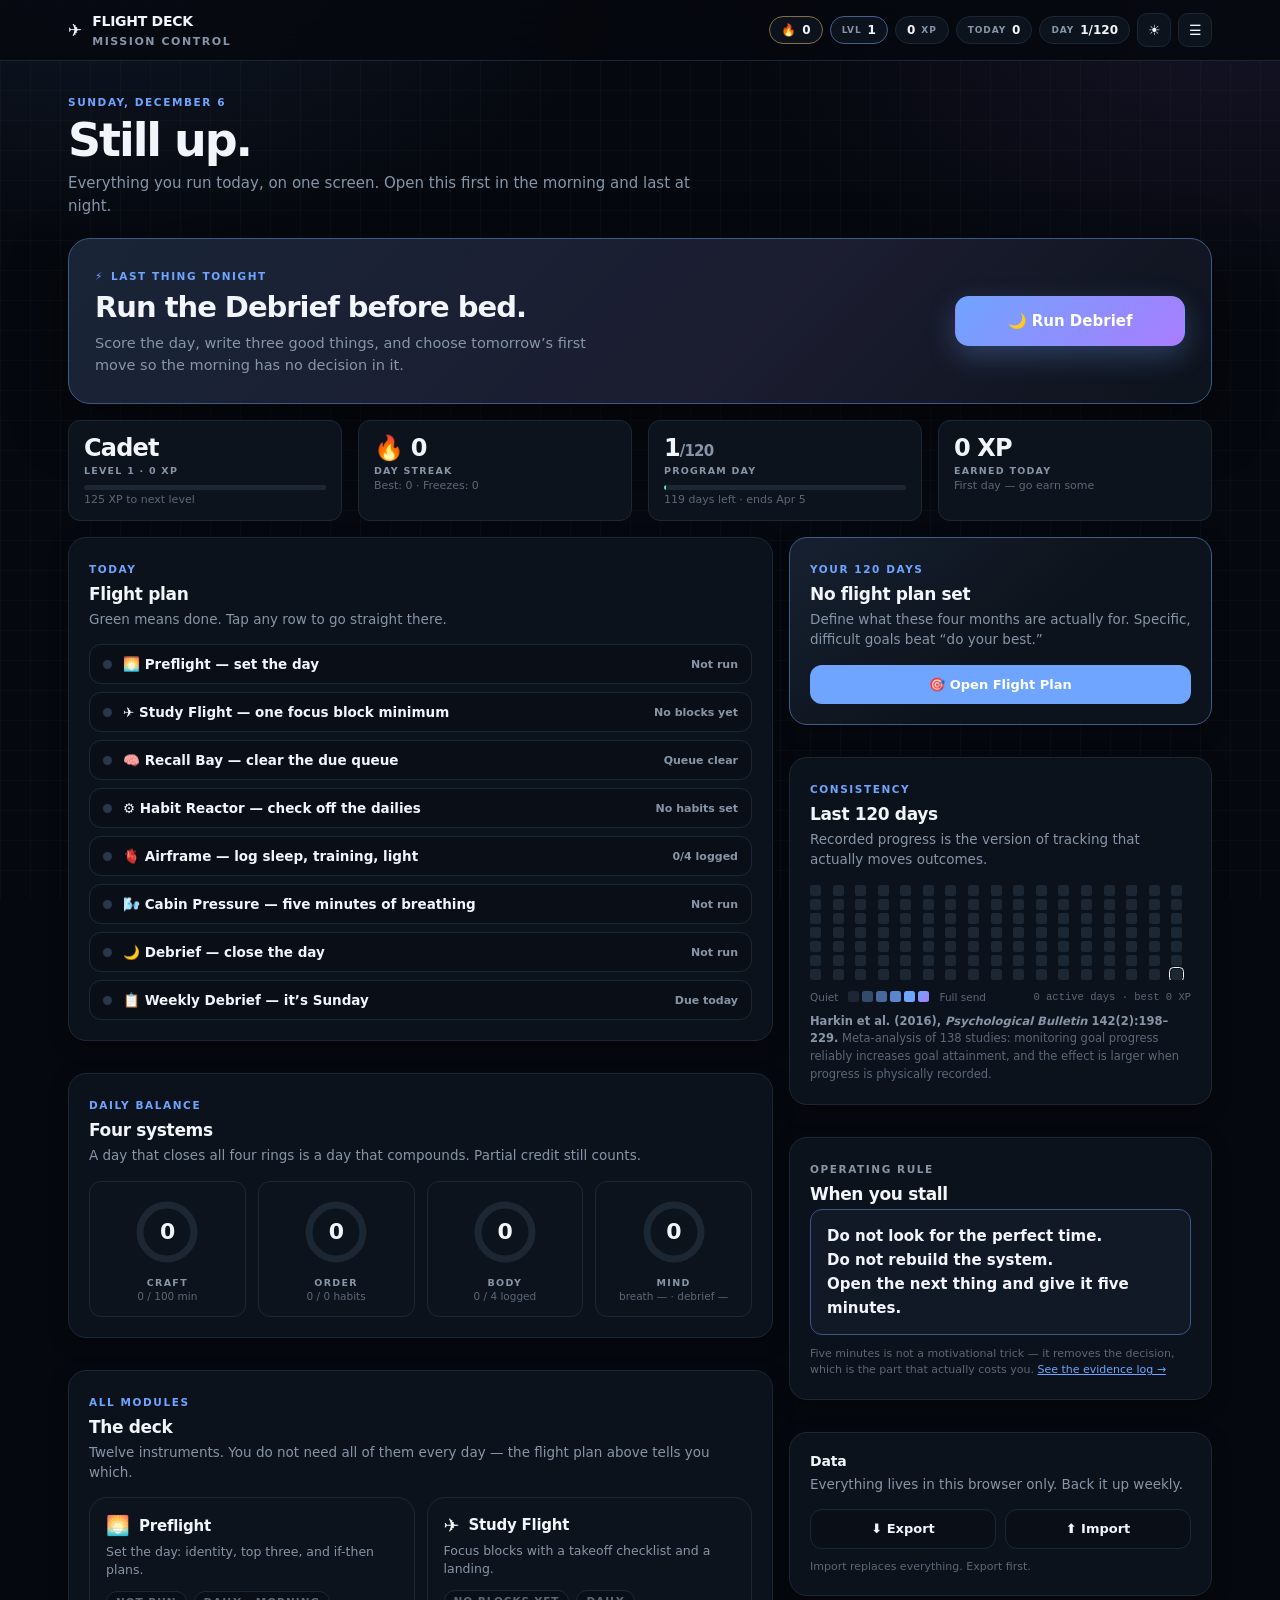
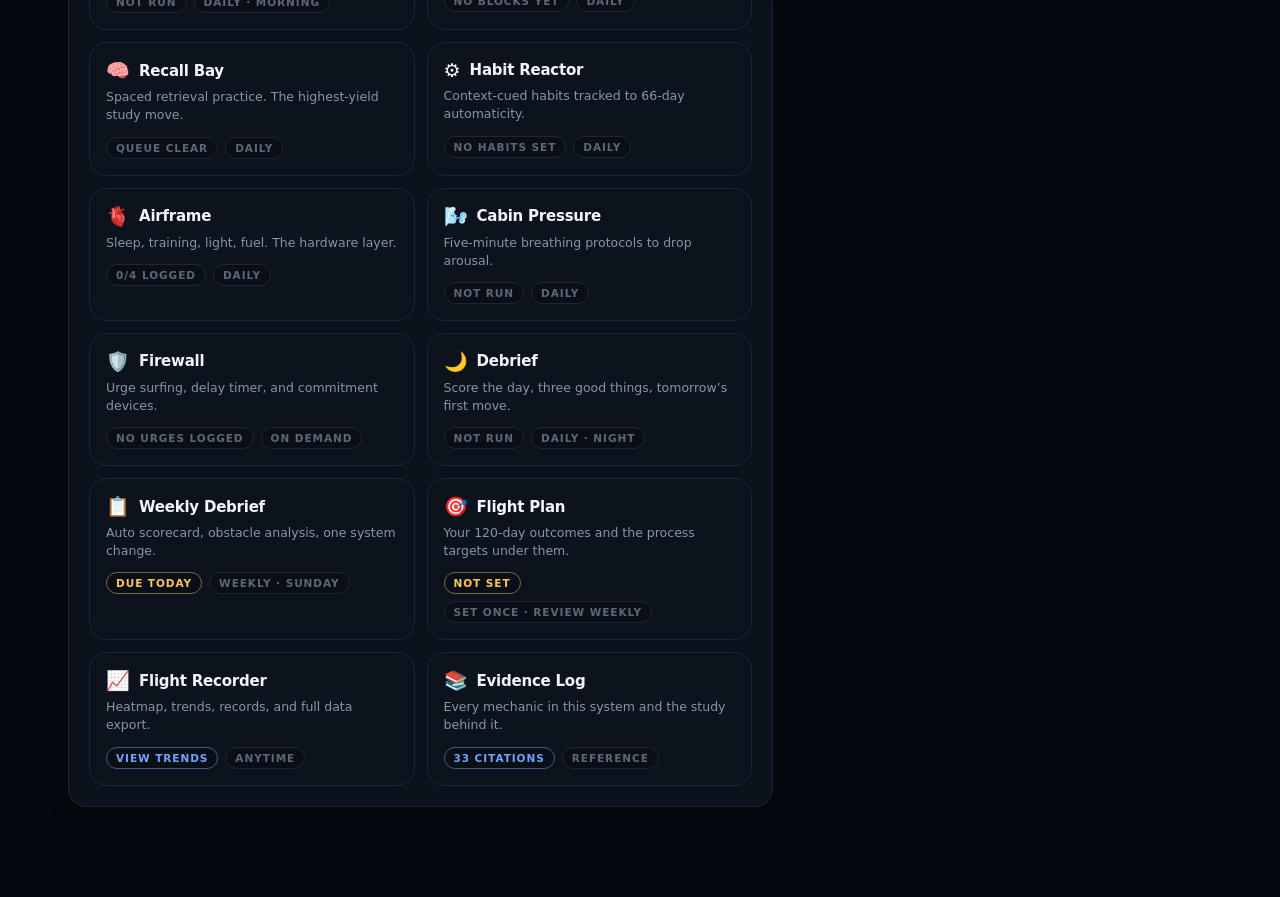
==== index.html @ af0782c6 "Add Flight Deck: evidence-based 120-day habit and study system Builds a twelve-module suite around t" ====
<!doctype html>
<html lang="en">
<head>
<meta charset="utf-8"/>
<meta name="viewport" content="width=device-width,initial-scale=1"/>
<title>Flight Deck — Mission Control</title>
<link rel="stylesheet" href="assets/core.css?v=1"/>
<style>
  .hero{
    display:grid;grid-template-columns:1fr auto;gap:22px;align-items:center;padding:26px;
    border:1px solid color-mix(in srgb,var(--accent) 40%,var(--line));border-radius:22px;
    background:linear-gradient(135deg,color-mix(in srgb,var(--accent) 12%,transparent),color-mix(in srgb,var(--accent2) 9%,transparent) 60%,transparent),var(--panel);
    box-shadow:var(--shadow)
  }
  .hero h2{font-size:clamp(21px,3.4vw,29px);margin:0 0 7px;letter-spacing:-.035em;line-height:1.15}
  .hero p{margin:0;color:var(--muted);font-size:14.5px;line-height:1.55;max-width:56ch}
  .hero .btn{min-width:230px}
  .rings{display:grid;grid-template-columns:repeat(4,1fr);gap:12px}
  .ringcell{background:var(--panel);border:1px solid var(--line);border-radius:var(--r-sm);padding:14px 10px;text-align:center}
  .ringcell .cap{font-size:9.5px;text-transform:uppercase;letter-spacing:.14em;font-weight:900;color:var(--muted);margin-top:9px}
  .ringcell .det{font-size:10.5px;color:var(--faint);margin-top:2px}
  .modcard{
    display:flex;flex-direction:column;gap:6px;text-decoration:none;color:var(--text);
    border:1px solid var(--line);background:var(--panel);border-radius:var(--r);padding:16px;transition:.16s
  }
  .modcard:hover{border-color:var(--accent);transform:translateY(-2px);box-shadow:var(--shadow-sm)}
  .modcard .top{display:flex;align-items:center;gap:9px}
  .modcard .ic{font-size:19px}
  .modcard .nm{font-weight:900;letter-spacing:-.015em;font-size:15px}
  .modcard .bl{color:var(--muted);font-size:12.5px;line-height:1.45}
  .modcard .ft{display:flex;align-items:center;gap:7px;margin-top:6px;flex-wrap:wrap}
  .modgrid2{display:grid;grid-template-columns:repeat(auto-fill,minmax(255px,1fr));gap:12px}
  .plan{display:grid;gap:8px}
  .planrow{
    display:flex;align-items:center;gap:11px;padding:11px 13px;border:1px solid var(--line);
    border-radius:var(--r-sm);background:var(--panel2);text-decoration:none;color:var(--text);transition:.15s
  }
  .planrow:hover{border-color:var(--accent);transform:translateX(2px)}
  .planrow .dot{width:9px;height:9px;border-radius:50%;background:var(--line2);flex:none}
  .planrow.on .dot{background:var(--good);box-shadow:0 0 0 3px color-mix(in srgb,var(--good) 22%,transparent)}
  .planrow .lbl{font-weight:800;font-size:13.5px}
  .planrow .st{margin-left:auto;font-size:11px;color:var(--muted);font-weight:800;text-align:right}
  .planrow.on .lbl{color:var(--muted)}
  @media(max-width:640px){.hero{grid-template-columns:1fr}.hero .btn{width:100%}.rings{grid-template-columns:repeat(2,1fr)}}
</style>
</head>
<body data-root="." data-module="">
<div class="wrap">

  <div class="phead">
    <div class="kicker" id="clock">— </div>
    <h1 id="greeting">Mission Control</h1>
    <div class="lede" id="lede">Everything you run today, on one screen. Open this first in the morning and last at night.</div>
  </div>

  <section class="hero" id="hero">
    <div>
      <div class="kicker">⚡ <span id="heroKicker">Next action</span></div>
      <h2 id="heroTitle">Loading…</h2>
      <p id="heroBody"></p>
    </div>
    <a class="btn grad big" id="heroBtn" href="apps/preflight.html">▶ START</a>
  </section>

  <div class="note warn" id="missWarn" style="display:none;margin-top:16px">
    <b>You missed yesterday.</b> The rule is never miss twice — a single lapse doesn't measurably
    slow habit formation, two in a row does. Do the smallest version of today's plan and the streak survives.
  </div>

  <div class="cols c4" style="margin-top:16px">
    <div class="stat">
      <div class="n" id="sRank">Cadet</div>
      <div class="l">Level <span id="sLevel">1</span> · <span id="sXp">0</span> XP</div>
      <div class="bar thin" style="margin-top:9px"><i id="sXpBar"></i></div>
      <div class="sm"><span id="sNeed">125</span> XP to next level</div>
    </div>
    <div class="stat">
      <div class="n">🔥 <span id="sStreak">0</span></div>
      <div class="l">Day streak</div>
      <div class="sm" id="sFreeze">Best: 0 · Freezes: 0</div>
    </div>
    <div class="stat">
      <div class="n"><span id="sDayNo">1</span><span class="muted" style="font-size:15px">/120</span></div>
      <div class="l">Program day</div>
      <div class="bar thin good" style="margin-top:9px"><i id="sDayBar"></i></div>
      <div class="sm"><span id="sLeft">119</span> days left · ends <span id="sEnd">—</span></div>
    </div>
    <div class="stat">
      <div class="n" id="sToday">0 XP</div>
      <div class="l">Earned today</div>
      <div class="sm" id="sPace">—</div>
    </div>
  </div>

  <div class="cols main" style="margin-top:16px">
    <div class="stack">

      <section class="card">
        <div class="kicker">Today</div>
        <h2>Flight plan</h2>
        <p class="sub">Green means done. Tap any row to go straight there.</p>
        <div class="plan" id="plan"></div>
      </section>

      <section class="card">
        <div class="kicker">Daily balance</div>
        <h2>Four systems</h2>
        <p class="sub">A day that closes all four rings is a day that compounds. Partial credit still counts.</p>
        <div class="rings" id="rings"></div>
      </section>

      <section class="card">
        <div class="kicker">All modules</div>
        <h2>The deck</h2>
        <p class="sub">Twelve instruments. You do not need all of them every day — the flight plan above tells you which.</p>
        <div class="modgrid2" id="mods"></div>
      </section>

    </div>

    <div class="stack">

      <section class="card accent">
        <div class="kicker">Your 120 days</div>
        <h2 id="goalTitle">No flight plan set</h2>
        <p class="sub" id="goalSub">Define what these four months are actually for. Specific, difficult goals beat “do your best.”</p>
        <div id="goalList"></div>
        <a class="btn wide primary" href="apps/flightplan.html" style="margin-top:12px;display:block;text-align:center;text-decoration:none">🎯 Open Flight Plan</a>
      </section>

      <section class="card">
        <div class="kicker">Consistency</div>
        <h2>Last 120 days</h2>
        <p class="sub">Recorded progress is the version of tracking that actually moves outcomes.</p>
        <div class="scrollx"><div class="heat" id="heat"></div></div>
        <div class="row" style="margin-top:11px;font-size:10.5px;color:var(--faint)">
          <span>Quiet</span>
          <span class="heat" style="grid-auto-flow:column;grid-template-rows:1fr">
            <i></i><i data-l="1"></i><i data-l="2"></i><i data-l="3"></i><i data-l="4"></i><i data-l="5"></i>
          </span>
          <span>Full send</span>
          <span class="right mono" id="heatStat"></span>
        </div>
        <div class="cite"><b>Harkin et al. (2016), <i>Psychological Bulletin</i> 142(2):198–229.</b>
          Meta-analysis of 138 studies: monitoring goal progress reliably increases goal attainment,
          and the effect is larger when progress is physically recorded.</div>
      </section>

      <section class="card">
        <div class="kicker muted">Operating rule</div>
        <h2>When you stall</h2>
        <div class="note acc" style="font-size:15px;font-weight:800;line-height:1.6">
          Do not look for the perfect time.<br>
          Do not rebuild the system.<br>
          Open the next thing and give it five minutes.
        </div>
        <div class="tiny" style="margin-top:11px">
          Five minutes is not a motivational trick — it removes the decision, which is the part that
          actually costs you. <a href="evidence.html">See the evidence log →</a>
        </div>
      </section>

      <section class="card">
        <h3>Data</h3>
        <p class="sub">Everything lives in this browser only. Back it up weekly.</p>
        <div class="btnrow grid2">
          <button class="btn" onclick="FD.exportJSON()">⬇ Export</button>
          <button class="btn" onclick="document.getElementById('imp').click()">⬆ Import</button>
        </div>
        <input type="file" id="imp" accept="application/json" style="display:none"/>
        <div class="tiny" style="margin-top:10px">Import replaces everything. Export first.</div>
      </section>

    </div>
  </div>
</div>

<script src="assets/core.js?v=1"></script>
<script>
/* ---------- greeting + hero routing ---------- */
function refresh(){
  const now=new Date(), h=now.getHours();
  document.getElementById('clock').textContent=
    now.toLocaleDateString(undefined,{weekday:'long',month:'long',day:'numeric'}).toUpperCase();

  const pre=FD.mod('preflight').committed, deb=FD.mod('debrief').committed;
  const g = h<5?'Still up':h<12?'Good morning':h<17?'Good afternoon':h<21?'Good evening':'Winding down';
  document.getElementById('greeting').textContent=g+'.';

  const studyMin=FD.mod('study').minutes||0;
  let hero;
  if(h>=20 || h<5){
    hero = deb
      ? {k:'Day closed',t:'Debrief is done. Park the plane.',b:'Screens down, room dark and cool. Sleep is when today’s studying is actually written to disk (Rasch & Born, 2013).',bt:'🌙 Reopen Debrief',u:'apps/debrief.html'}
      : {k:'Last thing tonight',t:'Run the Debrief before bed.',b:'Score the day, write three good things, and choose tomorrow’s first move so the morning has no decision in it.',bt:'🌙 Run Debrief',u:'apps/debrief.html'};
  } else if(!pre && h<12){
    hero = {k:'First thing today',t:'Run Preflight. It takes four minutes.',b:'Name who you’re being today, pick three outcomes, and write an if-then plan for the one obstacle you already know is coming.',bt:'🌅 Run Preflight',u:'apps/preflight.html'};
  } else if(studyMin<25){
    hero = {k:'Lowest-friction action',t:'You only owe this page five minutes.',b:'Open the section you left off at and start the timer. Momentum decides what happens after that — you don’t have to.',bt:'✈️ Start Study Flight',u:'apps/study.html'};
  } else {
    const due=dueCards();
    hero = due>0
      ? {k:'Highest yield left today',t:due+' card'+(due===1?'':'s')+' due for recall.',b:'Retrieval practice beats rereading by a wide margin, and the spacing is doing most of the work.',bt:'🧠 Open Recall Bay',u:'apps/recall.html'}
      : {k:'Keep the streak honest',t:'Core work is done. Take the easy wins.',b:'Five minutes of breathing, your habit checklist, and the body log. Small closes count as closes.',bt:'⚙️ Open Habit Reactor',u:'apps/habits.html'};
  }
  document.getElementById('heroKicker').textContent=hero.k;
  document.getElementById('heroTitle').textContent=hero.t;
  document.getElementById('heroBody').textContent=hero.b;
  const hb=document.getElementById('heroBtn'); hb.textContent=hero.bt; hb.href=hero.u;

  /* ---------- stat strip ---------- */
  const li=FD.levelInfo(), pr=FD.program(), s=FD.read();
  document.getElementById('sRank').textContent=li.rank;
  document.getElementById('sLevel').textContent=li.level;
  document.getElementById('sXp').textContent=li.xp.toLocaleString();
  document.getElementById('sXpBar').style.width=li.pct+'%';
  document.getElementById('sNeed').textContent=li.need.toLocaleString();
  document.getElementById('sStreak').textContent=FD.streak();
  document.getElementById('sFreeze').textContent='Best: '+(s.records.bestStreak||0)+' · Freezes: '+(s.freezes||0);
  document.getElementById('sDayNo').textContent=pr.dayNo;
  document.getElementById('sDayBar').style.width=pr.pct+'%';
  document.getElementById('sLeft').textContent=pr.left;
  document.getElementById('sEnd').textContent=FD.parseKey(pr.end).toLocaleDateString(undefined,{month:'short',day:'numeric'});
  const td=FD.day().xp||0;
  document.getElementById('sToday').textContent=td+' XP';
  const days=Object.values(s.days).filter(d=>d.xp>0).length;
  document.getElementById('sPace').textContent=days?Math.round(s.xp/days)+' XP/day average':'First day — go earn some';

  document.getElementById('missWarn').style.display=FD.missedYesterday()?'block':'none';

  paintPlan(); paintRings(); paintMods(); paintHeat(); paintGoals();
}

/* ---------- module status ---------- */
function dueCards(){
  const t=FD.key();
  return (FD.read().cards||[]).filter(c=>!c.due||c.due<=t).length;
}
function habitStats(){
  const hs=FD.read().habits||[], done=FD.mod('habits').done||{};
  const act=hs.filter(h=>!h.archived);
  return {total:act.length, done:act.filter(h=>done[h.id]).length};
}
function bodyScore(){
  const b=FD.mod('body'); let n=0;
  if(b.sleepHours) n++; if(b.trainMin) n++; if(b.movement) n++; if(b.sunlight) n++;
  return {n, total:4};
}
function statusOf(id){
  const m=id=>FD.mod(id);
  switch(id){
    case 'preflight': return m('preflight').committed?{t:'Committed',on:1}:{t:'Not run',on:0};
    case 'study':{const x=m('study').minutes||0;return {t:x?x+' min focused':'No blocks yet',on:x>=25?1:0};}
    case 'recall':{const d=dueCards(),r=m('recall').reviewed||0;
      return d>0?{t:d+' due',on:0,due:1}:{t:r?r+' reviewed · queue clear':'Queue clear',on:r?1:0};}
    case 'habits':{const h=habitStats();return h.total?{t:h.done+'/'+h.total+' done',on:h.done===h.total?1:0}:{t:'No habits set',on:0};}
    case 'body':{const b=bodyScore();return {t:b.n+'/4 logged',on:b.n>=3?1:0};}
    case 'mind':{const x=m('mind').sessions||0;return {t:x?x+' session'+(x===1?'':'s'):'Not run',on:x>0?1:0};}
    case 'firewall':{const u=(FD.read().urges||[]).filter(u=>u.date===FD.key());
      return u.length?{t:u.filter(x=>x.won).length+'/'+u.length+' urges beaten',on:1}:{t:'No urges logged',on:0};}
    case 'debrief': return m('debrief').committed?{t:'Day closed',on:1}:{t:'Not run',on:0};
    case 'weekly':{const w=FD.read().weeks||{};const wk=FD.weekKey();
      return w[wk]&&w[wk].committed?{t:'This week reviewed',on:1}:{t:(new Date().getDay()===0?'Due today':'Due Sunday'),on:0,due:new Date().getDay()===0?1:0};}
    case 'flightplan':{const g=(FD.read().goals||[]).length;return g?{t:g+' goal'+(g===1?'':'s')+' active',on:1}:{t:'Not set',on:0,due:1};}
    case 'recorder': return {t:'View trends',on:-1};
    case 'evidence': return {t:'33 citations',on:-1};
  }
  return {t:'',on:-1};
}

/* ---------- today's plan ---------- */
const PLAN=[
  {id:'preflight',lbl:'Preflight — set the day'},
  {id:'study',    lbl:'Study Flight — one focus block minimum'},
  {id:'recall',   lbl:'Recall Bay — clear the due queue'},
  {id:'habits',   lbl:'Habit Reactor — check off the dailies'},
  {id:'body',     lbl:'Airframe — log sleep, training, light'},
  {id:'mind',     lbl:'Cabin Pressure — five minutes of breathing'},
  {id:'debrief',  lbl:'Debrief — close the day'}
];
function paintPlan(){
  const sun=new Date().getDay()===0;
  const rows=PLAN.concat(sun?[{id:'weekly',lbl:'Weekly Debrief — it’s Sunday'}]:[]);
  document.getElementById('plan').innerHTML=rows.map(r=>{
    const st=statusOf(r.id), m=FD.MODULES.find(x=>x.id===r.id);
    return '<a class="planrow'+(st.on===1?' on':'')+'" href="'+m.file+'">'+
      '<span class="dot"></span><span class="lbl">'+m.icon+'  '+FD.esc(r.lbl)+'</span>'+
      '<span class="st">'+FD.esc(st.t)+'</span></a>';
  }).join('');
}

/* ---------- rings ---------- */
function ring(pct,label,detail,color){
  const R=27,C=2*Math.PI*R,off=C*(1-Math.min(1,pct/100));
  return '<div class="ringcell"><div class="ring-wrap">'+
    '<svg width="72" height="72" viewBox="0 0 72 72">'+
      '<circle cx="36" cy="36" r="'+R+'" fill="none" stroke="var(--line)" stroke-width="7"/>'+
      '<circle cx="36" cy="36" r="'+R+'" fill="none" stroke="'+color+'" stroke-width="7" stroke-linecap="round" '+
      'stroke-dasharray="'+C.toFixed(1)+'" stroke-dashoffset="'+off.toFixed(1)+'" transform="rotate(-90 36 36)"/>'+
    '</svg>'+
    '<div class="val"><div class="b">'+Math.round(pct)+'</div></div>'+
    '</div><div class="cap">'+label+'</div><div class="det">'+detail+'</div></div>';
}
function paintRings(){
  const sm=FD.mod('study').minutes||0, h=habitStats(), b=bodyScore();
  const mindOk=(FD.mod('mind').sessions||0)>0, debOk=!!FD.mod('debrief').committed;
  const craft=FD.pct(sm,100);
  const order=h.total?FD.pct(h.done,h.total):0;
  const body=FD.pct(b.n,b.total);
  const mind=(mindOk?50:0)+(debOk?50:0);
  document.getElementById('rings').innerHTML=
    ring(craft,'Craft',sm+' / 100 min','var(--accent)')+
    ring(order,'Order',h.done+' / '+(h.total||0)+' habits','var(--accent2)')+
    ring(body,'Body',b.n+' / 4 logged','var(--good)')+
    ring(mind,'Mind',(mindOk?'breath ✓':'breath —')+' · '+(debOk?'debrief ✓':'debrief —'),'var(--warn)');
}

/* ---------- module grid ---------- */
function paintMods(){
  document.getElementById('mods').innerHTML=FD.MODULES.map(m=>{
    const st=statusOf(m.id);
    const cls=st.on===1?'pill on':st.due?'pill due':st.on===0?'pill off':'pill acc';
    return '<a class="modcard" href="'+m.file+'">'+
      '<div class="top"><span class="ic">'+m.icon+'</span><span class="nm">'+m.name+'</span></div>'+
      '<div class="bl">'+FD.esc(m.blurb)+'</div>'+
      '<div class="ft"><span class="'+cls+'">'+FD.esc(st.t)+'</span>'+
      '<span class="pill off">'+FD.esc(m.cadence)+'</span></div></a>';
  }).join('');
}

/* ---------- heatmap ---------- */
function paintHeat(){
  const days=FD.lastDays(119), s=FD.read(), t=FD.key();
  let active=0, best=0;
  document.getElementById('heat').innerHTML=days.map(k=>{
    const xp=(s.days[k]&&s.days[k].xp)||0;
    if(xp>0) active++; best=Math.max(best,xp);
    const l=xp===0?0:xp<40?1:xp<90?2:xp<160?3:xp<250?4:5;
    return '<i data-l="'+l+'"'+(k===t?' data-today="1"':'')+' title="'+k+' · '+xp+' XP"></i>';
  }).join('');
  document.getElementById('heatStat').textContent=active+' active days · best '+best+' XP';
}

/* ---------- goals ---------- */
function paintGoals(){
  const gs=FD.read().goals||[];
  if(!gs.length){ document.getElementById('goalList').innerHTML=''; return; }
  document.getElementById('goalTitle').textContent='Your 120-day targets';
  document.getElementById('goalSub').textContent='Progress toward what these four months are actually for.';
  document.getElementById('goalList').innerHTML=gs.map(g=>{
    const p=FD.pct(Number(g.current||0)-Number(g.start||0),Number(g.target||1)-Number(g.start||0));
    return '<div style="margin-bottom:13px">'+
      '<div class="row" style="gap:7px;margin-bottom:6px"><b style="font-size:13.5px">'+FD.esc(g.title)+'</b>'+
      '<span class="right mono muted" style="font-size:11.5px">'+FD.esc(g.current||0)+' / '+FD.esc(g.target)+' '+FD.esc(g.unit||'')+'</span></div>'+
      '<div class="bar thin"><i style="width:'+p+'%"></i></div></div>';
  }).join('');
}

document.getElementById('imp').addEventListener('change',e=>{
  if(e.target.files[0]) FD.importJSON(e.target.files[0],ok=>ok&&location.reload());
});
document.addEventListener('fd:xp',refresh);
refresh();
setInterval(refresh,60000);
</script>
</body>
</html>
---- assets/core.css ----
/* ============================================================
   FLIGHT DECK — shared design system
   ============================================================ */
:root{
  --bg:#05080e;
  --panel:#0d131c;
  --panel2:#0a0f17;
  --panel3:#121a25;
  --text:#f2f6fb;
  --muted:#8695a8;
  --faint:#5b6878;
  --line:#1d2734;
  --line2:#2a374a;
  --accent:#6fa4ff;
  --accent2:#a97dff;
  --good:#4fd39a;
  --warn:#ffc55c;
  --danger:#ff7784;
  --shadow:0 20px 60px rgba(0,0,0,.45);
  --shadow-sm:0 6px 20px rgba(0,0,0,.28);
  --r:18px;
  --r-sm:12px;
  --mono:ui-monospace,SFMono-Regular,"SF Mono",Menlo,Consolas,monospace;
  --sans:ui-sans-serif,system-ui,-apple-system,"SF Pro Text","Segoe UI",Roboto,sans-serif;
}
[data-theme="light"]{
  --bg:#eef2f8;
  --panel:#ffffff;
  --panel2:#f6f8fc;
  --panel3:#eef2f8;
  --text:#111d2e;
  --muted:#5f6d80;
  --faint:#8492a4;
  --line:#dce3ed;
  --line2:#c6d1df;
  --accent:#2f6ddb;
  --accent2:#7a4fd6;
  --good:#12885a;
  --warn:#8a5b00;
  --danger:#c8434f;
  --shadow:0 18px 50px rgba(28,48,80,.10);
  --shadow-sm:0 4px 16px rgba(28,48,80,.07);
}
*{box-sizing:border-box}
html{scroll-behavior:smooth;-webkit-text-size-adjust:100%}
body{
  margin:0;font-family:var(--sans);color:var(--text);min-height:100vh;
  background:
    radial-gradient(900px 500px at 8% -5%,rgba(111,164,255,.10),transparent 60%),
    radial-gradient(800px 460px at 96% 4%,rgba(169,125,255,.09),transparent 60%),
    linear-gradient(rgba(255,255,255,.018) 1px,transparent 1px),
    linear-gradient(90deg,rgba(255,255,255,.018) 1px,transparent 1px),
    var(--bg);
  background-size:auto,auto,30px 30px,30px 30px,auto;
  background-attachment:fixed;
  transition:background-color .2s,color .2s;
}
[data-theme="light"] body{
  background:
    radial-gradient(900px 500px at 8% -5%,rgba(47,109,219,.07),transparent 60%),
    radial-gradient(800px 460px at 96% 4%,rgba(122,79,214,.06),transparent 60%),
    linear-gradient(rgba(17,29,46,.026) 1px,transparent 1px),
    linear-gradient(90deg,rgba(17,29,46,.026) 1px,transparent 1px),
    var(--bg);
  background-size:auto,auto,30px 30px,30px 30px,auto;
  background-attachment:fixed;
}
::selection{background:color-mix(in srgb,var(--accent) 35%,transparent)}

/* ---------- nav ---------- */
.fdnav{
  position:sticky;top:0;z-index:60;backdrop-filter:blur(16px);
  background:color-mix(in srgb,var(--bg) 82%,transparent);
  border-bottom:1px solid var(--line);
}
.fdnav-in{
  max-width:1180px;margin:0 auto;padding:11px 18px;
  display:flex;align-items:center;gap:14px;flex-wrap:wrap;
}
.fdbrand{display:flex;align-items:center;gap:10px;text-decoration:none;color:var(--text);flex:none}
.fdbrand b{font-size:14px;letter-spacing:-.02em;font-weight:900}
.fdbrand .mod{font-size:11px;color:var(--muted);text-transform:uppercase;letter-spacing:.14em;font-weight:800}
.fdchips{display:flex;gap:7px;margin-left:auto;align-items:center;flex-wrap:wrap}
.chip{
  display:inline-flex;align-items:center;gap:6px;padding:6px 11px;border-radius:999px;
  border:1px solid var(--line);background:var(--panel);font-size:12px;font-weight:800;
  font-variant-numeric:tabular-nums;white-space:nowrap
}
.chip small{color:var(--muted);font-weight:800;text-transform:uppercase;letter-spacing:.10em;font-size:9px}
.chip.hot{border-color:color-mix(in srgb,var(--warn) 45%,var(--line))}
.chip.lvl{border-color:color-mix(in srgb,var(--accent) 45%,var(--line))}
.iconbtn{
  border:1px solid var(--line);background:var(--panel);color:var(--text);width:34px;height:34px;
  border-radius:10px;cursor:pointer;font-size:14px;display:grid;place-items:center;flex:none;transition:.15s
}
.iconbtn:hover{border-color:var(--accent);transform:translateY(-1px)}

/* ---------- drawer ---------- */
.fddrawer{
  position:fixed;inset:0;z-index:200;background:color-mix(in srgb,var(--bg) 88%,transparent);
  backdrop-filter:blur(20px);display:none;overflow:auto;padding:26px 18px 60px
}
.fddrawer.open{display:block}
.fddrawer-in{max-width:1000px;margin:0 auto}
.fddrawer h3{font-size:12px;letter-spacing:.16em;text-transform:uppercase;color:var(--muted);margin:0 0 14px}
.modgrid{display:grid;grid-template-columns:repeat(auto-fill,minmax(215px,1fr));gap:11px}
.modlink{
  display:block;text-decoration:none;color:var(--text);border:1px solid var(--line);
  background:var(--panel);border-radius:var(--r-sm);padding:14px;transition:.16s
}
.modlink:hover{border-color:var(--accent);transform:translateY(-2px);box-shadow:var(--shadow-sm)}
.modlink .ic{font-size:20px}
.modlink .nm{font-weight:900;margin-top:6px;letter-spacing:-.01em}
.modlink .cd{font-size:9.5px;color:var(--accent);text-transform:uppercase;letter-spacing:.13em;font-weight:900;margin-top:3px}
.modlink.here{border-color:var(--accent);background:color-mix(in srgb,var(--accent) 8%,var(--panel))}

/* ---------- layout ---------- */
.wrap{max-width:1180px;margin:0 auto;padding:24px 18px 90px}
.wrap-narrow{max-width:820px}
.phead{margin:6px 0 20px}
.phead h1{margin:0;font-size:clamp(30px,5.5vw,46px);letter-spacing:-.045em;line-height:1.02;font-weight:900}
.phead .lede{color:var(--muted);margin-top:8px;font-size:15px;max-width:70ch;line-height:1.55}
.kicker{
  display:inline-flex;align-items:center;gap:7px;font-size:10.5px;font-weight:900;letter-spacing:.15em;
  text-transform:uppercase;color:var(--accent);margin-bottom:9px
}
.kicker.warn{color:var(--warn)} .kicker.good{color:var(--good)} .kicker.muted{color:var(--muted)}

.card{
  background:color-mix(in srgb,var(--panel) 97%,transparent);border:1px solid var(--line);
  border-radius:var(--r);padding:20px;box-shadow:var(--shadow-sm)
}
.card+.card{margin-top:16px}
.card h2{font-size:17px;margin:0 0 5px;letter-spacing:-.02em}
.card h3{font-size:14px;margin:0 0 5px;letter-spacing:-.01em}
.card p.sub{margin:0 0 15px;color:var(--muted);font-size:13.5px;line-height:1.5}
.card.accent{border-color:color-mix(in srgb,var(--accent) 42%,var(--line));
  background:linear-gradient(140deg,color-mix(in srgb,var(--accent) 9%,transparent),transparent 55%),var(--panel)}
.card.good{border-color:color-mix(in srgb,var(--good) 40%,var(--line))}
.card.warnc{border-color:color-mix(in srgb,var(--warn) 42%,var(--line))}

.cols{display:grid;gap:16px}
.cols.c2{grid-template-columns:1fr 1fr}
.cols.c3{grid-template-columns:repeat(3,1fr)}
.cols.c4{grid-template-columns:repeat(4,1fr)}
.cols.main{grid-template-columns:1.25fr .75fr;align-items:start}
.stack{display:grid;gap:16px}

/* ---------- stats ---------- */
.stat{background:var(--panel);border:1px solid var(--line);border-radius:var(--r-sm);padding:14px 15px}
.stat .n{font-size:24px;font-weight:900;letter-spacing:-.035em;font-variant-numeric:tabular-nums;line-height:1.1}
.stat .l{font-size:9.5px;color:var(--muted);text-transform:uppercase;letter-spacing:.13em;font-weight:900;margin-top:4px}
.stat .sm{font-size:11px;color:var(--faint);margin-top:3px}

.bar{height:8px;background:var(--line);border-radius:999px;overflow:hidden}
.bar>i{display:block;height:100%;width:0;border-radius:999px;background:linear-gradient(90deg,var(--accent),var(--accent2));transition:width .4s cubic-bezier(.2,.8,.2,1)}
.bar.good>i{background:linear-gradient(90deg,var(--good),#7ee6b8)}
.bar.warn>i{background:linear-gradient(90deg,var(--warn),#ffe0a0)}
.bar.thin{height:5px}

/* ---------- controls ---------- */
.btn{
  border:1px solid var(--line);background:var(--panel2);color:var(--text);padding:11px 15px;
  border-radius:var(--r-sm);font-weight:850;cursor:pointer;font-size:13px;font-family:inherit;
  transition:.15s transform,.15s filter,.15s border-color;line-height:1.2;
  text-decoration:none;display:inline-block;text-align:center
}
a.btn{color:var(--text)}
a.btn.grad,a.btn.primary,a.btn.good{color:#fff}
.btn:hover{filter:brightness(1.12);transform:translateY(-1px);border-color:var(--line2)}
.btn:active{transform:translateY(0)}
.btn:disabled{opacity:.4;cursor:not-allowed;transform:none}
.btn.primary{background:var(--accent);color:#fff;border-color:transparent}
.btn.grad{background:linear-gradient(135deg,var(--accent),var(--accent2));color:#fff;border-color:transparent;box-shadow:0 10px 28px color-mix(in srgb,var(--accent) 28%,transparent)}
.btn.good{background:var(--good);color:#04140d;border-color:transparent}
.btn.warn{background:var(--warn);color:#241800;border-color:transparent}
.btn.danger{background:color-mix(in srgb,var(--danger) 14%,var(--panel));color:var(--danger);border-color:color-mix(in srgb,var(--danger) 35%,var(--line))}
.btn.ghost{background:transparent}
.btn.big{padding:15px 22px;font-size:15px;border-radius:14px}
.btn.wide{width:100%}
.btn.sm{padding:7px 11px;font-size:11.5px;border-radius:9px}
.btnrow{display:flex;gap:9px;flex-wrap:wrap}
.btnrow.grid2{display:grid;grid-template-columns:1fr 1fr}
.btnrow.grid4{display:grid;grid-template-columns:repeat(4,1fr)}

.field{display:grid;gap:7px;margin:14px 0 0}
.field label,.flabel{
  color:var(--muted);font-size:10px;font-weight:900;text-transform:uppercase;letter-spacing:.13em
}
input[type=text],input[type=number],input[type=date],input[type=time],textarea,select{
  width:100%;border:1px solid var(--line);background:var(--panel2);color:var(--text);
  padding:12px 13px;border-radius:var(--r-sm);font:inherit;font-size:14px;outline:none;transition:.15s
}
textarea{min-height:88px;resize:vertical;line-height:1.5}
input:focus,textarea:focus,select:focus{border-color:var(--accent);box-shadow:0 0 0 3px color-mix(in srgb,var(--accent) 16%,transparent)}
input::placeholder,textarea::placeholder{color:var(--faint)}
input[type=range]{width:100%;accent-color:var(--accent)}
input[type=checkbox]{width:20px;height:20px;accent-color:var(--good);flex:none;cursor:pointer}

.check{
  display:flex;gap:12px;align-items:flex-start;padding:12px 13px;border:1px solid var(--line);
  border-radius:var(--r-sm);background:var(--panel2);cursor:pointer;transition:.15s;line-height:1.4
}
.check:hover{border-color:color-mix(in srgb,var(--accent) 50%,var(--line));transform:translateY(-1px)}
.check.done{background:color-mix(in srgb,var(--good) 8%,var(--panel2));border-color:color-mix(in srgb,var(--good) 28%,var(--line))}
.check.done .ctext{text-decoration:line-through;color:var(--muted)}
.checklist{display:grid;gap:8px}

.pill{
  display:inline-flex;align-items:center;gap:5px;padding:4px 9px;border-radius:999px;
  border:1px solid var(--line);background:var(--panel2);font-size:10.5px;font-weight:900;
  text-transform:uppercase;letter-spacing:.09em;color:var(--muted)
}
.pill.on{color:var(--good);border-color:color-mix(in srgb,var(--good) 40%,var(--line))}
.pill.due{color:var(--warn);border-color:color-mix(in srgb,var(--warn) 40%,var(--line))}
.pill.off{color:var(--faint)}
.pill.acc{color:var(--accent);border-color:color-mix(in srgb,var(--accent) 40%,var(--line))}

.note{
  padding:14px 16px;border:1px solid var(--line);border-radius:var(--r-sm);
  background:var(--panel2);font-size:13.5px;line-height:1.6;color:var(--muted)
}
.note.acc{border-color:color-mix(in srgb,var(--accent) 38%,var(--line));background:color-mix(in srgb,var(--accent) 7%,var(--panel2));color:var(--text)}
.note.warn{border-color:color-mix(in srgb,var(--warn) 38%,var(--line));background:color-mix(in srgb,var(--warn) 6%,var(--panel2))}
.note b{color:var(--text)}
.cite{font-size:11.5px;color:var(--faint);line-height:1.55;margin-top:10px}
.cite b{color:var(--muted)}
.mono{font-family:var(--mono);font-variant-numeric:tabular-nums}
.muted{color:var(--muted)}
.tiny{font-size:11px;color:var(--faint);line-height:1.5}
.hr{height:1px;background:var(--line);margin:16px 0;border:0}
.empty{padding:26px;text-align:center;color:var(--faint);border:1px dashed var(--line2);border-radius:var(--r-sm);font-size:13px}
.right{margin-left:auto}
.row{display:flex;align-items:center;gap:10px;flex-wrap:wrap}

table.tbl{width:100%;border-collapse:collapse;font-size:13px}
table.tbl th{
  text-align:left;font-size:9.5px;text-transform:uppercase;letter-spacing:.13em;color:var(--muted);
  font-weight:900;padding:8px 10px;border-bottom:1px solid var(--line)
}
table.tbl td{padding:10px;border-bottom:1px solid var(--line);vertical-align:top}
table.tbl tr:last-child td{border-bottom:0}
.scrollx{overflow-x:auto}

/* ---------- feedback ---------- */
.toast{
  position:fixed;left:50%;bottom:26px;transform:translate(-50%,22px);opacity:0;pointer-events:none;
  background:var(--text);color:var(--bg);padding:12px 18px;border-radius:999px;font-weight:900;
  box-shadow:var(--shadow);z-index:300;transition:.22s;font-size:13.5px;max-width:90vw;text-align:center
}
.toast.show{opacity:1;transform:translate(-50%,0)}
.toast.big{background:linear-gradient(135deg,var(--accent),var(--accent2));color:#fff}
.confetti{position:fixed;inset:0;pointer-events:none;overflow:hidden;z-index:290}
.confetti i{position:absolute;top:-24px;width:8px;height:14px;border-radius:2px;animation:fdfall 1.7s linear forwards}
@keyframes fdfall{to{transform:translateY(112vh) rotate(680deg);opacity:.15}}
@keyframes fdpop{0%{transform:scale(.94);opacity:0}100%{transform:scale(1);opacity:1}}
.pop{animation:fdpop .22s ease}
@keyframes fdpulse{50%{transform:scale(1.03)}}
.pulse{animation:fdpulse .5s ease}

/* ---------- misc ---------- */
.ring-wrap{display:grid;place-items:center;position:relative}
.ring-wrap .val{position:absolute;text-align:center}
.ring-wrap .val .b{font-size:22px;font-weight:900;letter-spacing:-.03em;font-variant-numeric:tabular-nums}
.ring-wrap .val .s{font-size:9px;text-transform:uppercase;letter-spacing:.13em;color:var(--muted);font-weight:900}

.heat{display:grid;grid-auto-flow:column;grid-template-rows:repeat(7,1fr);gap:3px}
.heat i{width:11px;height:11px;border-radius:2.5px;background:var(--line);display:block}
.heat i[data-l="1"]{background:color-mix(in srgb,var(--accent) 28%,var(--line))}
.heat i[data-l="2"]{background:color-mix(in srgb,var(--accent) 52%,var(--line))}
.heat i[data-l="3"]{background:color-mix(in srgb,var(--accent) 76%,var(--line))}
.heat i[data-l="4"]{background:var(--accent)}
.heat i[data-l="5"]{background:linear-gradient(135deg,var(--accent),var(--accent2))}
.heat i[data-today="1"]{outline:1.5px solid var(--text);outline-offset:1px}

a{color:var(--accent)}
a.plain{text-decoration:none}
@media(max-width:900px){
  .cols.c4{grid-template-columns:repeat(2,1fr)}
  .cols.c3{grid-template-columns:1fr}
  .cols.main{grid-template-columns:1fr}
}
@media(max-width:640px){
  .cols.c2{grid-template-columns:1fr}
  .wrap{padding:18px 14px 80px}
  .fdchips .chip.opt{display:none}
}
@media(prefers-reduced-motion:reduce){
  *{animation-duration:.01ms!important;transition-duration:.01ms!important}
  html{scroll-behavior:auto}
}
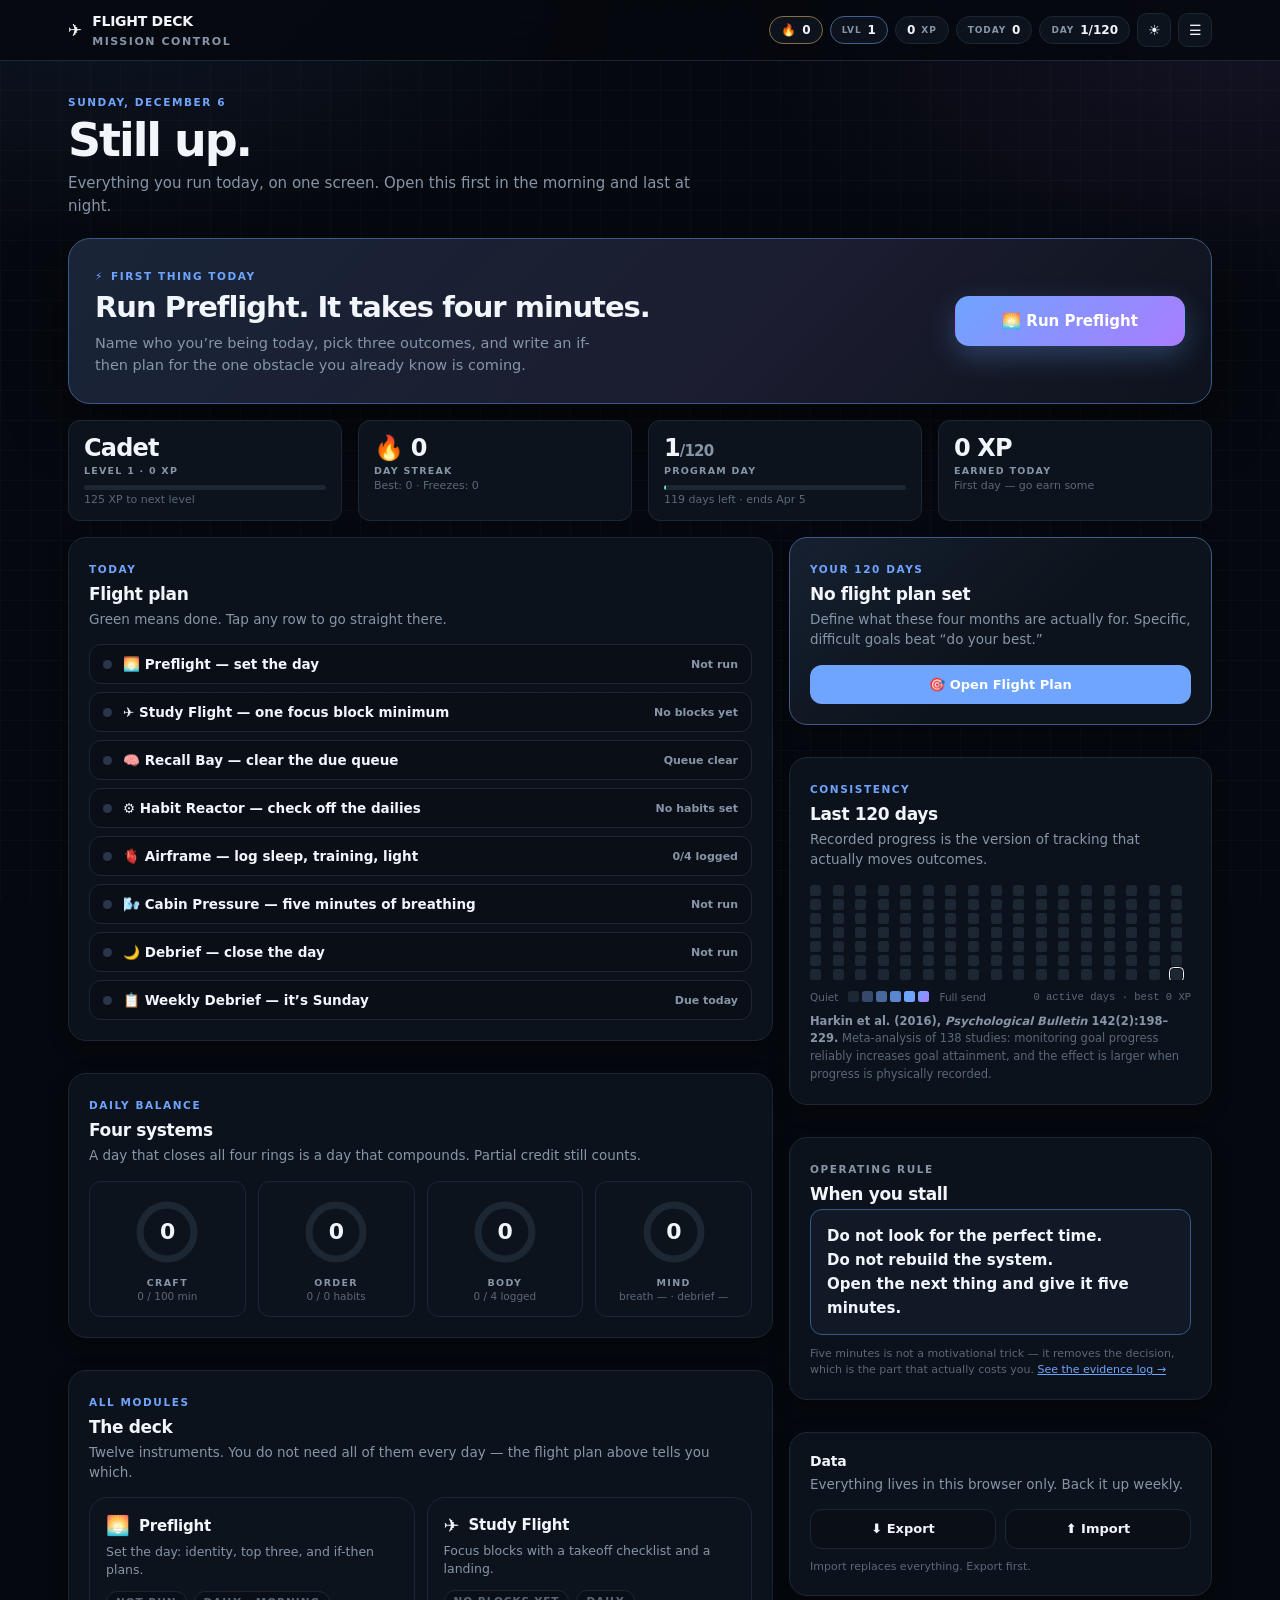
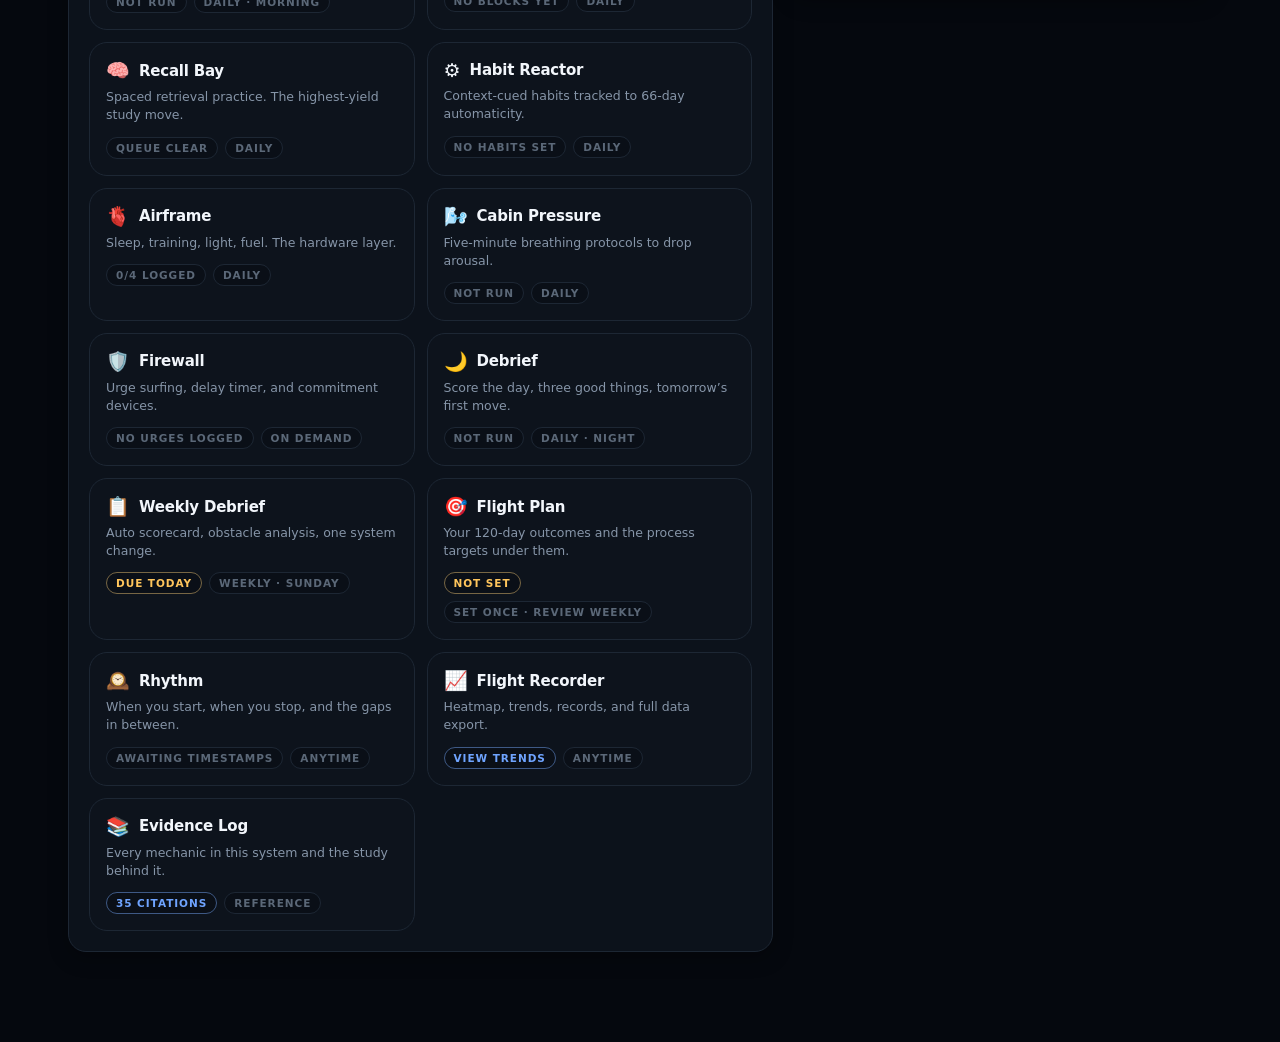
==== commit 85b2f8c6: "Add Rhythm module and a logical day that rolls over at 4am Two related changes so that a night-owl s" ====
--- a/index.html
+++ b/index.html
@@ -181,7 +181,8 @@
 function refresh(){
   const now=new Date(), h=now.getHours();
   document.getElementById('clock').textContent=
-    now.toLocaleDateString(undefined,{weekday:'long',month:'long',day:'numeric'}).toUpperCase();
+    FD.parseKey(FD.key()).toLocaleDateString(undefined,{weekday:'long',month:'long',day:'numeric'}).toUpperCase()+
+    (FD.inExtended()?'  ·  STILL LOGGING TO THIS DAY UNTIL '+FD.rollover()+':00AM':'');
 
   const pre=FD.mod('preflight').committed, deb=FD.mod('debrief').committed;
   const g = h<5?'Still up':h<12?'Good morning':h<17?'Good afternoon':h<21?'Good evening':'Winding down';
@@ -189,10 +190,13 @@
 
   const studyMin=FD.mod('study').minutes||0;
   let hero;
-  if(h>=20 || h<5){
+  const dayLabel=FD.parseKey(FD.key()).toLocaleDateString(undefined,{weekday:'long'});
+  if(h>=20 || FD.inExtended()){
     hero = deb
       ? {k:'Day closed',t:'Debrief is done. Park the plane.',b:'Screens down, room dark and cool. Sleep is when today’s studying is actually written to disk (Rasch & Born, 2013).',bt:'🌙 Reopen Debrief',u:'apps/debrief.html'}
-      : {k:'Last thing tonight',t:'Run the Debrief before bed.',b:'Score the day, write three good things, and choose tomorrow’s first move so the morning has no decision in it.',bt:'🌙 Run Debrief',u:'apps/debrief.html'};
+      : FD.inExtended()
+        ? {k:'Still open',t:dayLabel+' isn’t closed yet.',b:'It’s past midnight, but your day runs to '+FD.rollover()+'am — this still closes out '+dayLabel+'. Five minutes, then sleep.',bt:'🌙 Close '+dayLabel,u:'apps/debrief.html'}
+        : {k:'Last thing tonight',t:'Run the Debrief before bed.',b:'Score the day, write three good things, and choose tomorrow’s first move so the morning has no decision in it.',bt:'🌙 Run Debrief',u:'apps/debrief.html'};
   } else if(!pre && h<12){
     hero = {k:'First thing today',t:'Run Preflight. It takes four minutes.',b:'Name who you’re being today, pick three outcomes, and write an if-then plan for the one obstacle you already know is coming.',bt:'🌅 Run Preflight',u:'apps/preflight.html'};
   } else if(studyMin<25){
@@ -260,10 +264,16 @@
       return u.length?{t:u.filter(x=>x.won).length+'/'+u.length+' urges beaten',on:1}:{t:'No urges logged',on:0};}
     case 'debrief': return m('debrief').committed?{t:'Day closed',on:1}:{t:'Not run',on:0};
     case 'weekly':{const w=FD.read().weeks||{};const wk=FD.weekKey();
-      return w[wk]&&w[wk].committed?{t:'This week reviewed',on:1}:{t:(new Date().getDay()===0?'Due today':'Due Sunday'),on:0,due:new Date().getDay()===0?1:0};}
+      return w[wk]&&w[wk].committed?{t:'This week reviewed',on:1}:{t:(FD.dow()===0?'Due today':'Due Sunday'),on:0,due:FD.dow()===0?1:0};}
     case 'flightplan':{const g=(FD.read().goals||[]).length;return g?{t:g+' goal'+(g===1?'':'s')+' active',on:1}:{t:'Not set',on:0,due:1};}
+    case 'rhythm':{
+      const t=FD.lastDays(30).filter(k=>{
+        const mm=((FD.read().days[k]||{}).mods)||{};
+        return (mm.preflight&&mm.preflight.at!=null)||(mm.debrief&&mm.debrief.at!=null);
+      }).length;
+      return t?{t:t+' days timed',on:-1}:{t:'Awaiting timestamps',on:0};}
     case 'recorder': return {t:'View trends',on:-1};
-    case 'evidence': return {t:'33 citations',on:-1};
+    case 'evidence': return {t:'35 citations',on:-1};
   }
   return {t:'',on:-1};
 }
@@ -279,7 +289,7 @@
   {id:'debrief',  lbl:'Debrief — close the day'}
 ];
 function paintPlan(){
-  const sun=new Date().getDay()===0;
+  const sun=FD.dow()===0;
   const rows=PLAN.concat(sun?[{id:'weekly',lbl:'Weekly Debrief — it’s Sunday'}]:[]);
   document.getElementById('plan').innerHTML=rows.map(r=>{
     const st=statusOf(r.id), m=FD.MODULES.find(x=>x.id===r.id);
--- a/assets/core.css
+++ b/assets/core.css
@@ -289,3 +289,10 @@
   *{animation-duration:.01ms!important;transition-duration:.01ms!important}
   html{scroll-behavior:auto}
 }
+
+/* after-midnight indicator */
+.chip.night{
+  border-color:color-mix(in srgb,var(--accent2) 55%,var(--line));
+  background:color-mix(in srgb,var(--accent2) 14%,var(--panel));
+  color:var(--accent2)
+}
